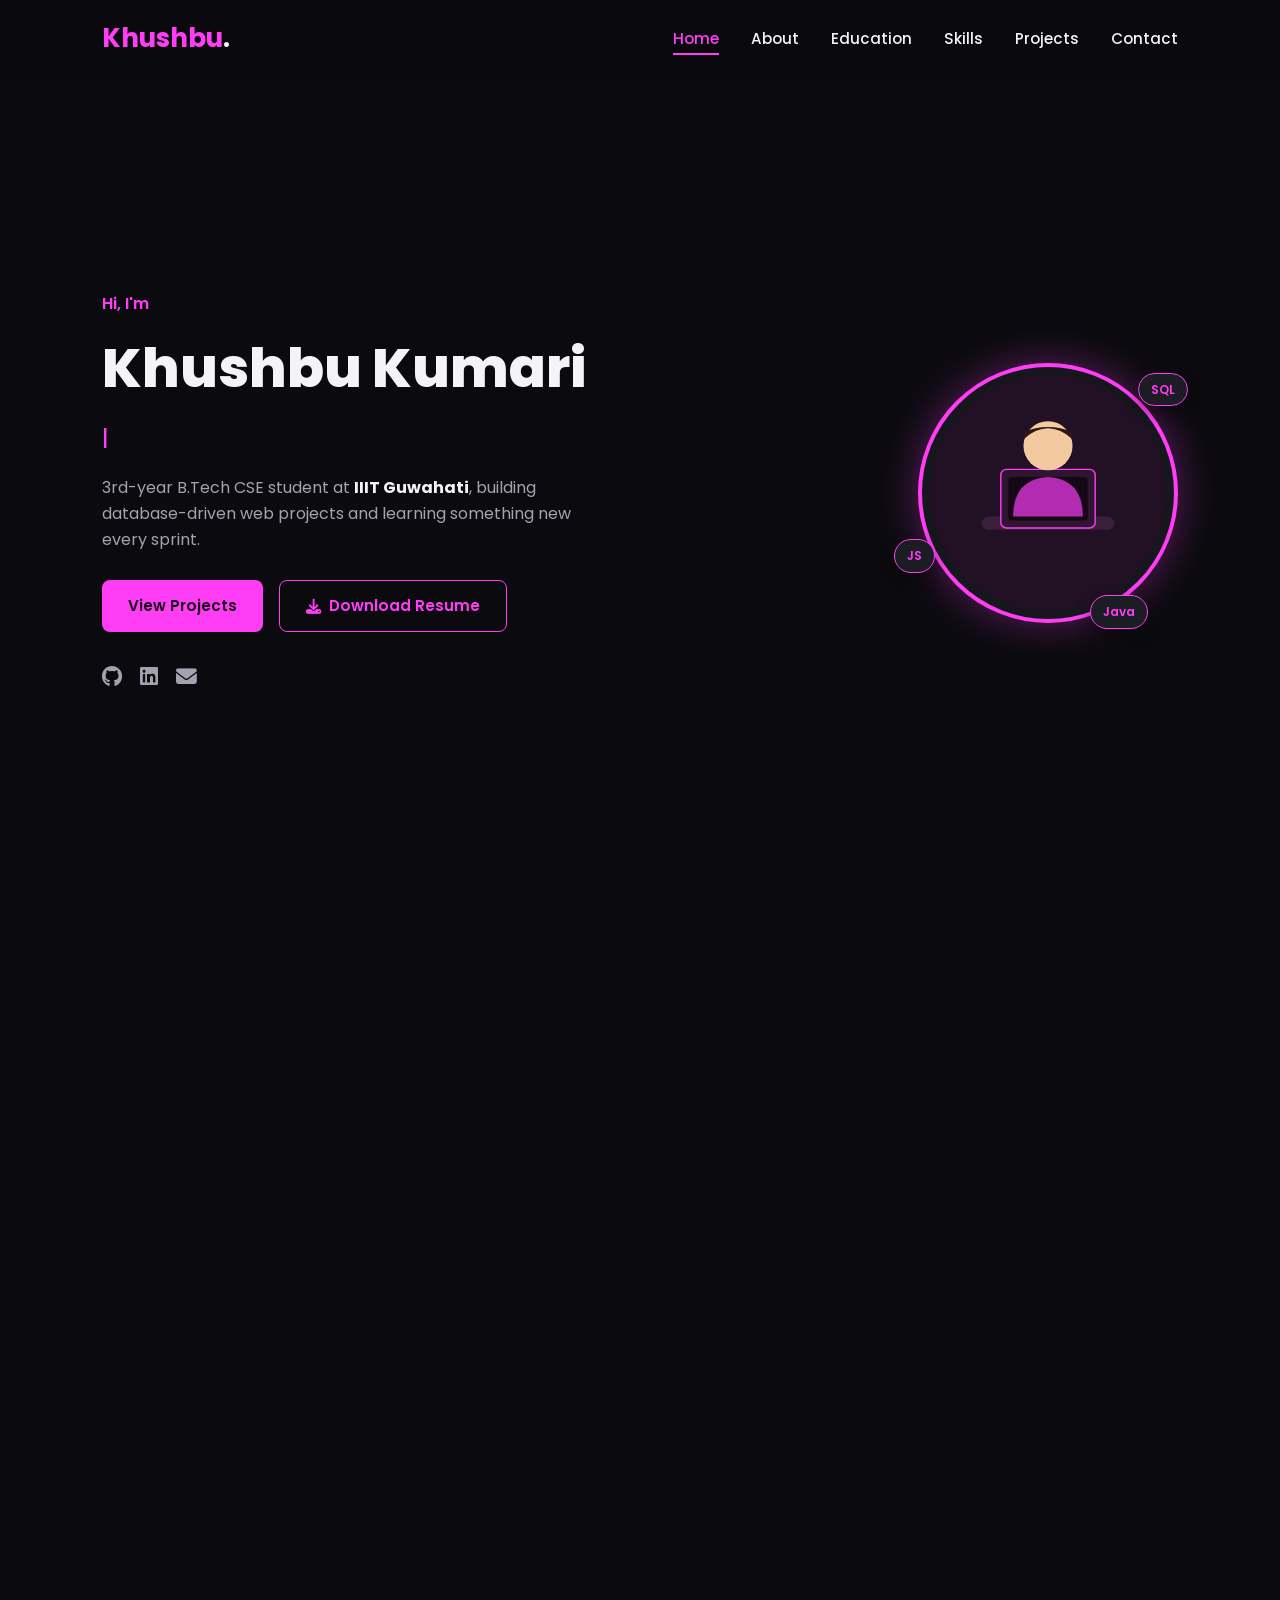
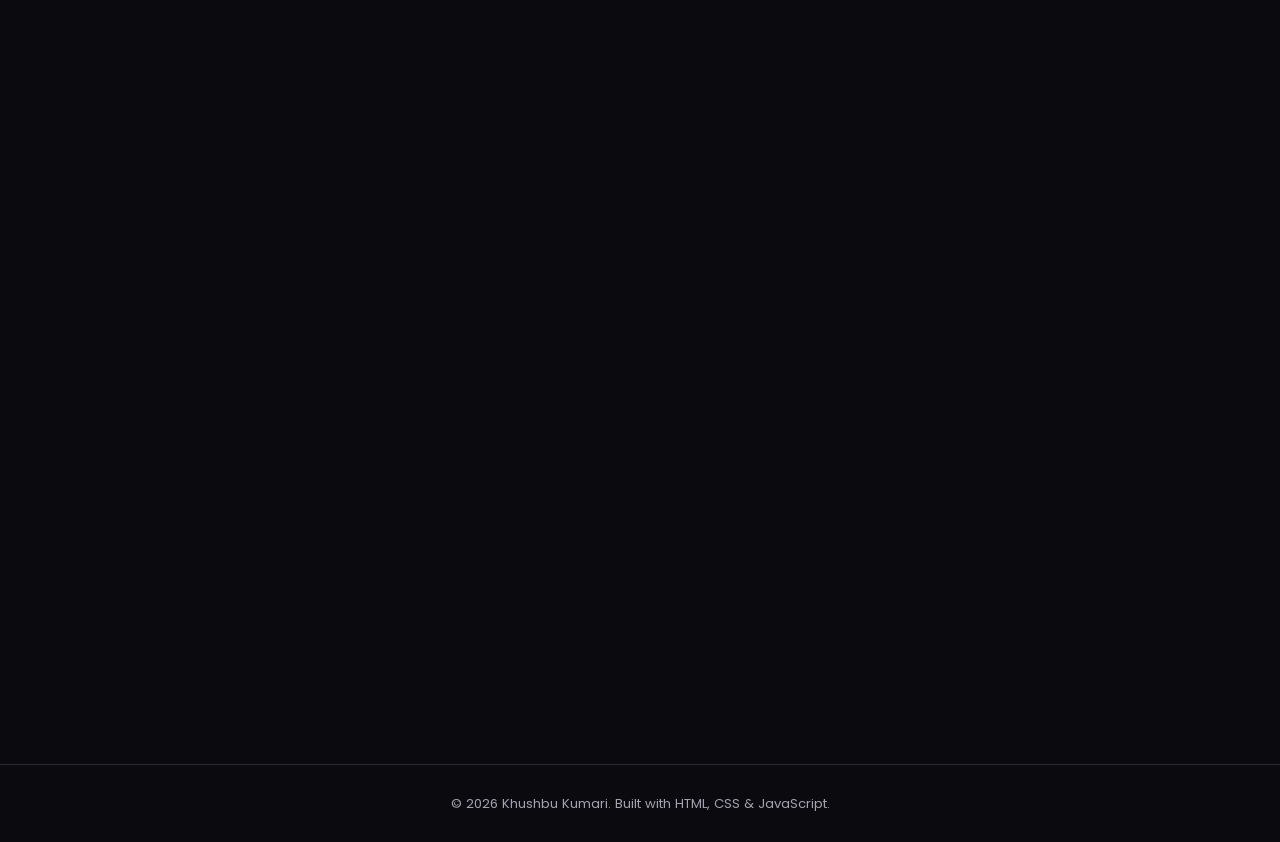
==== index3.html @ 9e292d76 "Initial commit" ====
<!DOCTYPE html>
<html lang="en">
<head>
<meta charset="UTF-8">
<meta name="viewport" content="width=device-width, initial-scale=1.0">
<title>Khushbu Kumari — Portfolio</title>
<link rel="preconnect" href="https://fonts.googleapis.com">
<link rel="preconnect" href="https://fonts.gstatic.com" crossorigin>
<link href="https://fonts.googleapis.com/css2?family=Poppins:wght@400;500;600;700;800&display=swap" rel="stylesheet">
<link rel="stylesheet" href="https://cdnjs.cloudflare.com/ajax/libs/font-awesome/6.5.1/css/all.min.css">
<link rel="stylesheet" href="style3.css">
</head>
<body>

<nav id="navbar">
  <div class="logo">Khushbu<span>.</span></div>
  <ul id="menu">
    <li><a href="#home" class="active">Home</a></li>
    <li><a href="#about">About</a></li>
    <li><a href="#education">Education</a></li>
    <li><a href="#skills">Skills</a></li>
    <li><a href="#projects">Projects</a></li>
    <li><a href="#contact">Contact</a></li>
  </ul>
  <button class="menu-btn" id="menuBtn" aria-label="Toggle menu" aria-expanded="false">
    <i class="fa fa-bars"></i>
  </button>
</nav>

<section id="home" class="hero">
  <div class="hero-text">
    <p class="hero-greet">Hi, I'm</p>
    <h1>Khushbu Kumari</h1>
    <h3 class="typewriter"><span id="typewriterText"></span><span class="cursor">|</span></h3>
    <p class="hero-desc">
      3rd-year B.Tech CSE student at <strong>IIIT Guwahati</strong>, building
      database-driven web projects and learning something new every sprint.
    </p>
    <div class="hero-btns">
      <a href="#projects" class="btn btn-fill">View Projects</a>
      <a href="resume.html" class="btn btn-outline"><i class="fas fa-download"></i> Download Resume</a>
    </div>
    <div class="hero-socials">
      <a href="https://github.com/khushbu-stack" target="_blank" rel="noopener" aria-label="GitHub"><i class="fab fa-github"></i></a>
      <a href="https://www.linkedin.com/in/khushbu-kumari-415380367?utm_source=share_via&utm_content=profile&utm_medium=member_android" target="_blank" rel="noopener" aria-label="LinkedIn"><i class="fab fa-linkedin"></i></a>
    <a href="https://mail.google.com/mail/?view=cm&fs=1&to=khu050707@gmail.com" target="_blank">
    <i class="fas fa-envelope"></i>
</a>
    </div>
  </div>

  <div class="circle-wrap">
    <div class="circle">
      <svg viewBox="0 0 250 250" class="avatar-svg" aria-label="Illustration of a developer working at a laptop">
        <circle cx="125" cy="125" r="125" class="avatar-bg"/>
        <rect x="55" y="150" width="140" height="14" rx="7" class="desk"/>
        <rect x="75" y="100" width="100" height="62" rx="6" class="laptop-base"/>
        <rect x="83" y="108" width="84" height="46" rx="3" class="laptop-screen"/>
        <text x="125" y="135" text-anchor="middle" class="laptop-code">&lt;/&gt;</text>
        <circle cx="125" cy="75" r="26" class="head"/>
        <path d="M99 68 Q125 45 151 68 L151 60 Q125 50 99 60 Z" class="hair"/>
        <path d="M88 150 Q88 110 125 108 Q162 110 162 150 Z" class="body-shape"/>
      </svg>
    </div>
    <span class="badge badge-1">SQL</span>
    <span class="badge badge-2">JS</span>
    <span class="badge badge-3">Java</span>
  </div>
</section>

<section id="about" class="reveal">
  <p class="eyebrow">About Me</p>
  <h2>A bit about who I am</h2>
  <div class="about-content">
    <p>
      I'm a Computer Science undergraduate at <strong>IIIT Guwahati</strong>
      (Class of 2028), and most of what I build starts with understanding the
      data first — how it's structured, how it flows, and how it should be
      reported back.
    </p>
    <p>
      I work comfortably across the stack: <strong>C, Java and Python</strong> for
      logic, <strong>SQL</strong> for data, and <strong>HTML5, CSS3 and JavaScript</strong>
      for the interface people actually use. Outside of code, I use Git/GitHub
      for version control, with VS Code and IntelliJ IDEA as my daily drivers.
    </p>
  </div>
  <div class="about-stats">
    <div class="stat-box"><span class="num">3rd</span><span>Year, B.Tech CSE</span></div>
    <div class="stat-box"><span class="num">5+</span><span>Languages &amp; Tools</span></div>
    <div class="stat-box"><span class="num">2</span><span>project Shipped</span></div>
  </div>
</section>

<section id="education" class="reveal">
  <p class="eyebrow">Background</p>
  <h2>Education</h2>

  <div class="edu-card">
    <i class="fas fa-graduation-cap edu-icon"></i>

    <div class="edu-content">
      <h3>Indian Institute of Information Technology Guwahati</h3>

      <p class="edu-meta">
        Bachelor of Technology in Computer Science and Engineering
      </p>

      <p class="edu-date">
        August 2024 – June 2028 | Guwahati, Assam
      </p>
    </div>
  </div>
</section>

<section id="skills" class="reveal">
  <p class="eyebrow">What I work with</p>
  <h2>Skills</h2>
  <div class="cards">
    <div class="card"><i class="fab fa-html5"></i><p>HTML5</p></div>
    <div class="card"><i class="fab fa-css3-alt"></i><p>CSS3</p></div>
    <div class="card"><i class="fab fa-js"></i><p>JavaScript</p></div>
    <div class="card"><i class="fab fa-java"></i><p>Java</p></div>
    <div class="card"><i class="fab fa-python"></i><p>Python</p></div>
    <div class="card"><i class="fas fa-c"></i><p>C</p></div>
    <div class="card"><i class="fas fa-database"></i><p>SQL</p></div>
    <div class="card"><i class="fab fa-linux"></i><p>Linux</p></div>
  </div>
  <div class="tools-row">
    <span class="tool-chip"><i class="fab fa-git-alt"></i> Git</span>
    <span class="tool-chip"><i class="fab fa-github"></i> GitHub</span>
    <span class="tool-chip"><i class="fas fa-code"></i> VS Code</span>
    <span class="tool-chip"><i class="fas fa-laptop-code"></i> IntelliJ IDEA</span>
  </div>
</section>

<section id="projects" class="reveal">
  <p class="eyebrow">My Work</p>
  <h2>Projects</h2>

  <div class="project-grid">
    <div class="project-card">
      <div class="project-top">
        <i class="fas fa-building-columns project-icon"></i>
        <span class="project-pill">Database Design</span>
      </div>
      <h3>Property Management System</h3>
      <p>
        A full system for managing property sales and rentals between clients
        and agents. Designed starting from an ER diagram, then built into a
        working website that fetches live data and generates sales/rental reports.
      </p>
      <div class="project-tags">
        <span>SQL</span><span>JavaScript</span><span>CSS</span><span>ER Modeling</span>
      </div>
       <!--  a href="#contact" class="project-link">
     <Live link coming soon <i class="fas fa-arrow-right"></i>
     --></a>
    </div>

    <div class="project-card">
      <div class="project-top">
        <i class="fas fa-laptop-code project-icon"></i>
        <span class="project-pill">Personal Project</span>
      </div>
      <h3>Personal Portfolio Website</h3>
      <p>
        Designed and developed a responsive personal portfolio showcasing
        academic achievements, projects, and skills. Implemented fluid
        multi-device layouts using CSS Flexbox, Grid, and media queries, with
        JavaScript-driven interactive components for cross-browser engagement.
      </p>
      <div class="project-tags">
        <span>HTML5</span><span>CSS3</span><span>JavaScript</span><span>Responsive Design</span>
      </div>
      <!-- <a href="#contact" class="project-link">Live link coming soon <i class="fas fa-arrow-right"></i></a> -->
    </div>
  </div>
</section>

<section id="contact" class="reveal">
  <p class="eyebrow">Get In Touch</p>
  <h2>Contact</h2>
  <p class="contact-sub">Open to internships, collaborations, and interesting problems involving data.</p>
  <div class="contact-grid">
    <a href="mailto:khu050707@gmail.com" class="contact-card">
      <i class="fas fa-envelope"></i>
      <div><span>Email</span><p>khu050707@gmail.com</p></div>
    </a>
    <a href="tel:+919216477378" class="contact-card">
      <i class="fas fa-phone"></i>
      <div><span>Phone</span><p>+91 9216477378</p></div>
    </a>
    <a href="https://github.com/khushbu-stack" target="_blank" rel="noopener" class="contact-card">
      <i class="fab fa-github"></i>
      <div><span>GitHub</span><p>github.com/khushbu-stack</p></div>
    </a>
  </div>
</section>

<footer>
  <p>&copy; 2026 Khushbu Kumari. Built with HTML, CSS &amp; JavaScript.</p>
</footer>

<script src="script2.js"></script>
</body>
</html>
---- style3.css ----
/* ===== Reset & base ===== */
* {
  margin: 0;
  padding: 0;
  box-sizing: border-box;
  scroll-behavior: smooth;
}

:root {
  --bg: #0b0b0f;
  --panel: #16161d;
  --panel-2: #1c1c25;
  --text: #f4f4f6;
  --muted: #a3a3b0;
  --pink: #ff3df5;
  --pink-dim: #b32bb0;
  --border: #2a2a35;
  --font: 'Poppins', Arial, sans-serif;
}

@media (prefers-reduced-motion: reduce) {
  *, *::before, *::after {
    animation-duration: 0.001ms !important;
    animation-iteration-count: 1 !important;
    transition-duration: 0.001ms !important;
    scroll-behavior: auto !important;
  }
}

body {
  background: var(--bg);
  color: var(--text);
  font-family: var(--font);
  line-height: 1.6;
  overflow-x: hidden;
}

a { text-decoration: none; color: var(--text); }
ul { list-style: none; }

:focus-visible {
  outline: 2px solid var(--pink);
  outline-offset: 3px;
  border-radius: 4px;
}

/* ===== Nav ===== */
nav {
  display: flex;
  justify-content: space-between;
  align-items: center;
  padding: 18px 8%;
  background: rgba(11,11,15,0.85);
  backdrop-filter: blur(10px);
  position: sticky;
  top: 0;
  z-index: 200;
  border-bottom: 1px solid transparent;
  transition: border-color 0.3s, background 0.3s;
}
nav.scrolled {
  border-bottom-color: var(--border);
  background: rgba(11,11,15,0.97);
}

.logo {
  color: var(--pink);
  font-size: 26px;
  font-weight: 700;
}
.logo span { color: var(--text); }

#menu {
  display: flex;
  gap: 32px;
  align-items: center;
}
#menu a {
  color: var(--text);
  font-size: 0.95rem;
  font-weight: 500;
  position: relative;
  padding: 4px 0;
  transition: color 0.2s;
}
#menu a::after {
  content: '';
  position: absolute;
  left: 0;
  bottom: -2px;
  width: 0;
  height: 2px;
  background: var(--pink);
  transition: width 0.25s ease;
}
#menu a:hover,
#menu a.active {
  color: var(--pink);
}
#menu a:hover::after,
#menu a.active::after {
  width: 100%;
}

.nav-resume-btn {
  border: 1.5px solid var(--pink);
  color: var(--pink) !important;
  padding: 8px 18px;
  border-radius: 20px;
  font-size: 0.85rem;
  font-weight: 600;
  display: inline-flex;
  align-items: center;
  gap: 6px;
  transition: background 0.2s, transform 0.2s;
}
.nav-resume-btn::after { display: none !important; }
.nav-resume-btn:hover {
  background: rgba(255,61,245,0.12);
  transform: translateY(-2px);
}

.menu-btn {
  display: none;
  background: none;
  border: 1px solid var(--border);
  border-radius: 8px;
  width: 40px;
  height: 40px;
  color: var(--text);
  font-size: 1.1rem;
  cursor: pointer;
}

/* ===== Hero ===== */
.hero {
  min-height: 92vh;
  display: flex;
  justify-content: space-between;
  align-items: center;
  gap: 40px;
  padding: 40px 8%;
  flex-wrap: wrap;
}

.hero-text { max-width: 560px; }

.hero-greet {
  color: var(--pink);
  font-weight: 600;
  margin-bottom: 8px;
  opacity: 0;
  animation: fadeUp 0.6s ease-out 0.1s forwards;
}

.hero h1 {
  font-size: clamp(2.4rem, 5vw, 3.4rem);
  font-weight: 800;
  margin-bottom: 10px;
  opacity: 0;
  animation: fadeUp 0.6s ease-out 0.22s forwards;
}

.typewriter {
  font-size: 1.3rem;
  font-weight: 500;
  color: var(--muted);
  margin-bottom: 20px;
  min-height: 1.8rem;
  opacity: 0;
  animation: fadeUp 0.6s ease-out 0.34s forwards;
}
.cursor {
  color: var(--pink);
  animation: blink 1s step-end infinite;
}
@keyframes blink { 50% { opacity: 0; } }

.hero-desc {
  color: var(--muted);
  margin-bottom: 28px;
  max-width: 480px;
  opacity: 0;
  animation: fadeUp 0.6s ease-out 0.46s forwards;
}
.hero-desc strong { color: var(--text); }

.hero-btns {
  display: flex;
  gap: 16px;
  margin-bottom: 28px;
  flex-wrap: wrap;
  opacity: 0;
  animation: fadeUp 0.6s ease-out 0.56s forwards;
}

.btn {
  padding: 13px 26px;
  border-radius: 8px;
  font-weight: 600;
  font-size: 0.95rem;
  transition: transform 0.2s, box-shadow 0.2s, background 0.2s;
  display: inline-flex;
  align-items: center;
  gap: 8px;
}
.btn-fill {
  background: var(--pink);
  color: #1a0019;
}
.btn-fill:hover {
  transform: translateY(-3px);
  box-shadow: 0 10px 28px rgba(255,61,245,0.35);
}
.btn-outline {
  border: 1.5px solid var(--pink);
  color: var(--pink);
}
.btn-outline:hover {
  background: rgba(255,61,245,0.1);
  transform: translateY(-3px);
}
.btn-resume {
  border: 1.5px solid var(--muted);
  color: var(--text);
}
.btn-resume:hover {
  border-color: var(--pink);
  color: var(--pink);
  transform: translateY(-3px);
}

.hero-socials {
  display: flex;
  gap: 18px;
  font-size: 1.3rem;
  opacity: 0;
  animation: fadeUp 0.6s ease-out 0.66s forwards;
}
.hero-socials a {
  color: var(--muted);
  transition: color 0.2s, transform 0.2s;
}
.hero-socials a:hover {
  color: var(--pink);
  transform: translateY(-3px);
}

@keyframes fadeUp {
  from { opacity: 0; transform: translateY(16px); }
  to { opacity: 1; transform: translateY(0); }
}

/* ===== Avatar circle ===== */
.circle-wrap {
  position: relative;
  flex: 0 0 auto;
  opacity: 0;
  animation: fadeUp 0.7s ease-out 0.3s forwards, floatY 5s ease-in-out 1s infinite;
}
@keyframes floatY {
  0%, 100% { transform: translateY(0); }
  50% { transform: translateY(-12px); }
}

.circle {
  width: 260px;
  height: 260px;
  border-radius: 50%;
  border: 4px solid var(--pink);
  box-shadow: 0 0 40px rgba(255,61,245,0.35);
  padding: 8px;
  background: var(--panel);
}

.avatar-svg { width: 100%; height: 100%; }
.avatar-bg { fill: #221024; }
.desk { fill: #3a1f3d; }
.laptop-base { fill: #2e1530; stroke: var(--pink); stroke-width: 1.5; }
.laptop-screen { fill: #150816; }
.laptop-code {
  fill: var(--pink);
  font-family: 'Courier New', monospace;
  font-size: 18px;
  font-weight: bold;
}
.head { fill: #f2c9a0; }
.hair { fill: #2b1810; }
.body-shape { fill: var(--pink-dim); }

.badge {
  position: absolute;
  background: var(--panel-2);
  border: 1px solid var(--pink);
  color: var(--pink);
  font-size: 0.75rem;
  font-weight: 600;
  padding: 6px 12px;
  border-radius: 20px;
  box-shadow: 0 6px 16px rgba(0,0,0,0.4);
  animation: floatY 4s ease-in-out infinite;
}
.badge-1 { top: 10px; right: -10px; animation-delay: 0.2s; }
.badge-2 { bottom: 50px; left: -24px; animation-delay: 0.6s; }
.badge-3 { bottom: -6px; right: 30px; animation-delay: 1s; }

/* ===== Sections (shared) ===== */
section {
  padding: 100px 8%;
}

.eyebrow {
  color: var(--pink);
  font-weight: 600;
  font-size: 0.85rem;
  text-transform: uppercase;
  letter-spacing: 0.08em;
  margin-bottom: 10px;
}

section h2 {
  font-size: clamp(1.8rem, 4vw, 2.4rem);
  font-weight: 700;
  margin-bottom: 36px;
}

/* scroll reveal */
.reveal {
  opacity: 0;
  transform: translateY(30px);
  transition: opacity 0.7s ease-out, transform 0.7s ease-out;
}
.reveal.in-view {
  opacity: 1;
  transform: translateY(0);
}

/* ===== About ===== */
.about-content {
  max-width: 720px;
  margin-bottom: 40px;
}
.about-content p {
  color: var(--muted);
  margin-bottom: 16px;
}
.about-content strong { color: var(--text); }

.about-stats {
  display: grid;
  grid-template-columns: repeat(3, 1fr);
  gap: 20px;
  max-width: 640px;
}
.stat-box {
  background: var(--panel);
  border: 1px solid var(--border);
  border-radius: 12px;
  padding: 22px;
  text-align: center;
  transition: border-color 0.25s, transform 0.25s;
}
.stat-box:hover {
  border-color: var(--pink);
  transform: translateY(-4px);
}
.stat-box .num {
  display: block;
  font-size: 1.7rem;
  font-weight: 800;
  color: var(--pink);
  margin-bottom: 4px;
}
.stat-box span:last-child {
  font-size: 0.8rem;
  color: var(--muted);
}

/* ===== Education ===== */
.edu-card {
  background: var(--panel);
  border: 1px solid var(--border);
  border-radius: 16px;
  padding: 32px;
  max-width: 760px;
  display: flex;
  gap: 22px;
  align-items: flex-start;
  transition: border-color 0.25s, transform 0.25s;
}
.edu-card:hover {
  border-color: var(--pink);
  transform: translateY(-4px);
}
.edu-icon {
  font-size: 1.8rem;
  color: var(--pink);
  flex: 0 0 auto;
  margin-top: 4px;
}
.edu-card h3 {
  font-size: 1.15rem;
  margin-bottom: 4px;
}
.edu-meta {
  color: var(--muted);
  font-size: 0.88rem;
  margin-bottom: 14px;
}
.edu-meta span {
  color: var(--pink);
}
.edu-course-label {
  font-size: 0.78rem;
  text-transform: uppercase;
  letter-spacing: 0.05em;
  color: var(--muted);
  margin-bottom: 8px;
}
.edu-courses {
  display: flex;
  flex-wrap: wrap;
  gap: 8px;
}
.edu-courses span {
  font-size: 0.75rem;
  color: var(--muted);
  border: 1px solid var(--border);
  border-radius: 6px;
  padding: 4px 10px;
}

/* ===== Skills ===== */
.cards {
  display: grid;
  grid-template-columns: repeat(auto-fit, minmax(120px, 1fr));
  gap: 20px;
  margin-bottom: 28px;
}
.card {
  background: var(--panel);
  padding: 26px 16px;
  text-align: center;
  border-radius: 14px;
  border: 1px solid var(--border);
  transition: transform 0.25s, border-color 0.25s, box-shadow 0.25s;
}
.card:hover {
  transform: translateY(-6px);
  border-color: var(--pink);
  box-shadow: 0 12px 28px rgba(255,61,245,0.18);
}
.card i {
  font-size: 38px;
  color: var(--pink);
  margin-bottom: 10px;
  display: block;
}
.card p {
  font-size: 0.9rem;
  font-weight: 500;
}

.tools-row {
  display: flex;
  gap: 12px;
  flex-wrap: wrap;
}
.tool-chip {
  background: var(--panel-2);
  border: 1px solid var(--border);
  border-radius: 20px;
  padding: 8px 16px;
  font-size: 0.85rem;
  color: var(--muted);
  display: inline-flex;
  align-items: center;
  gap: 8px;
  transition: border-color 0.2s, color 0.2s;
}
.tool-chip:hover {
  border-color: var(--pink);
  color: var(--pink);
}

/* ===== Projects ===== */
.project-grid {
  display: grid;
  grid-template-columns: repeat(2, 1fr);
  gap: 28px;
}
.project-card {
  background: var(--panel);
  border: 1px solid var(--border);
  border-radius: 16px;
  padding: 32px;
  transition: transform 0.25s, border-color 0.25s, box-shadow 0.25s;
}
.project-card:hover {
  transform: translateY(-6px);
  border-color: var(--pink);
  box-shadow: 0 16px 36px rgba(255,61,245,0.15);
}
.project-top {
  display: flex;
  justify-content: space-between;
  align-items: center;
  margin-bottom: 18px;
}
.project-icon {
  font-size: 1.8rem;
  color: var(--pink);
}
.project-pill {
  font-size: 0.72rem;
  font-weight: 600;
  color: var(--pink);
  border: 1px solid var(--pink-dim);
  border-radius: 20px;
  padding: 5px 12px;
}
.project-card h3 {
  font-size: 1.3rem;
  margin-bottom: 12px;
}
.project-card p {
  color: var(--muted);
  margin-bottom: 20px;
  font-size: 0.95rem;
}
.project-tags {
  display: flex;
  gap: 8px;
  flex-wrap: wrap;
  margin-bottom: 22px;
}
.project-tags span {
  font-size: 0.75rem;
  color: var(--muted);
  border: 1px solid var(--border);
  border-radius: 6px;
  padding: 4px 10px;
}
.project-link {
  font-size: 0.85rem;
  font-weight: 600;
  color: var(--pink);
  display: inline-flex;
  align-items: center;
  gap: 8px;
  transition: gap 0.2s;
}
.project-link:hover { gap: 12px; }

/* ===== Certifications ===== */
.cert-list {
  display: flex;
  flex-direction: column;
  gap: 18px;
  max-width: 760px;
}
.cert-item {
  background: var(--panel);
  border: 1px solid var(--border);
  border-radius: 14px;
  padding: 22px 26px;
  display: flex;
  gap: 18px;
  align-items: flex-start;
  transition: border-color 0.25s, transform 0.25s;
}
.cert-item:hover {
  border-color: var(--pink);
  transform: translateY(-3px);
}
.cert-icon {
  font-size: 1.4rem;
  color: var(--pink);
  margin-top: 3px;
  flex: 0 0 auto;
}
.cert-item h3 {
  font-size: 1.02rem;
  margin-bottom: 4px;
}
.cert-item h3 .cert-year {
  color: var(--pink);
  font-weight: 600;
  font-size: 0.82rem;
  margin-left: 8px;
}
.cert-item p {
  color: var(--muted);
  font-size: 0.9rem;
}

/* ===== Extra-curricular ===== */
.activity-card {
  background: var(--panel);
  border: 1px solid var(--border);
  border-radius: 16px;
  padding: 30px;
  max-width: 760px;
  transition: border-color 0.25s, transform 0.25s;
}
.activity-card:hover {
  border-color: var(--pink);
  transform: translateY(-4px);
}
.activity-card h3 {
  font-size: 1.1rem;
  margin-bottom: 4px;
}
.activity-meta {
  color: var(--muted);
  font-size: 0.85rem;
  margin-bottom: 14px;
}
.activity-meta span { color: var(--pink); }
.activity-card ul {
  display: flex;
  flex-direction: column;
  gap: 8px;
}
.activity-card li {
  color: var(--muted);
  font-size: 0.93rem;
  position: relative;
  padding-left: 18px;
}
.activity-card li::before {
  content: '';
  position: absolute;
  left: 0;
  top: 9px;
  width: 6px;
  height: 6px;
  border-radius: 50%;
  background: var(--pink);
}

/* ===== Contact ===== */
.contact-sub {
  color: var(--muted);
  margin-bottom: 36px;
  max-width: 480px;
}
.contact-grid {
  display: grid;
  grid-template-columns: repeat(3, 1fr);
  gap: 20px;
}
.contact-card {
  background: var(--panel);
  border: 1px solid var(--border);
  border-radius: 14px;
  padding: 24px;
  display: flex;
  align-items: center;
  gap: 16px;
  transition: transform 0.25s, border-color 0.25s;
}
.contact-card:hover {
  transform: translateY(-4px);
  border-color: var(--pink);
}
.contact-card i {
  font-size: 1.6rem;
  color: var(--pink);
}
.contact-card span {
  font-size: 0.72rem;
  color: var(--muted);
  text-transform: uppercase;
  letter-spacing: 0.05em;
  display: block;
  margin-bottom: 4px;
}
.contact-card p {
  font-size: 0.92rem;
  word-break: break-word;
}

.contact-resume {
  margin-top: 28px;
  text-align: center;
}

/* ===== Footer ===== */
footer {
  text-align: center;
  padding: 28px;
  color: var(--muted);
  font-size: 0.82rem;
  border-top: 1px solid var(--border);
}

/* ===== Responsive ===== */
@media (max-width: 860px) {
  .project-grid { grid-template-columns: 1fr; }
  .contact-grid { grid-template-columns: 1fr; }
  .about-stats { grid-template-columns: 1fr; }
  .hero { padding-top: 30px; }
  .edu-card { flex-direction: column; }
}

@media (max-width: 768px) {
  #menu {
    display: none;
    flex-direction: column;
    gap: 0;
    position: absolute;
    top: 100%;
    left: 0;
    right: 0;
    background: var(--panel);
    border-bottom: 1px solid var(--border);
    padding: 8px;
  }
  #menu.show { display: flex; }
  #menu li { width: 100%; }
  #menu a {
    display: block;
    padding: 14px 16px;
    border-radius: 8px;
  }
  #menu a:hover { background: var(--panel-2); }
  #menu a::after { display: none; }
  .nav-resume-btn {
    margin: 8px 16px 4px;
    justify-content: center;
  }

  .menu-btn { display: block; }

  .hero { flex-direction: column; text-align: center; padding-top: 50px; }
  .hero-text { max-width: 100%; }
  .hero-btns, .hero-socials { justify-content: center; }
  .hero-desc { margin-left: auto; margin-right: auto; }
  .circle { width: 200px; height: 200px; }
  .cert-item { flex-direction: column; }
}
.edu-card{
    max-width:800px;
    background:#16161d;
    border:2px solid #2a2a35;
    border-radius:18px;
    padding:30px;
    display:flex;
    align-items:center;
    gap:25px;
    transition:all .35s ease;
    cursor:pointer;
    box-shadow:0 8px 20px rgba(0,0,0,.3);
}

.edu-card:hover{
    transform:translateY(-8px);
    border-color:#ff3df5;
    box-shadow:0 18px 40px rgba(255,61,245,.30);
}

.edu-icon{
    font-size:50px;
    color:#ff3df5;
    transition:.3s;
}

.edu-card:hover .edu-icon{
    transform:rotate(-10deg) scale(1.15);
}

.edu-content h3{
    font-size:24px;
    margin-bottom:8px;
    transition:.3s;
}

.edu-card:hover h3{
    color:#ff3df5;
}

.edu-meta{
    color:#d6d6d6;
    font-size:18px;
    margin-bottom:8px;
}

.edu-date{
    color:#a3a3b0;
    font-size:15px;
}

@media (max-width: 480px) {
  nav { padding: 16px 6%; }
  section { padding: 70px 6%; }
  .hero { padding: 50px 6% 40px; }
  .hero-btns { flex-direction: column; width: 100%; }
  .btn { justify-content: center; width: 100%; }
  .cards { grid-template-columns: repeat(2, 1fr); }
}
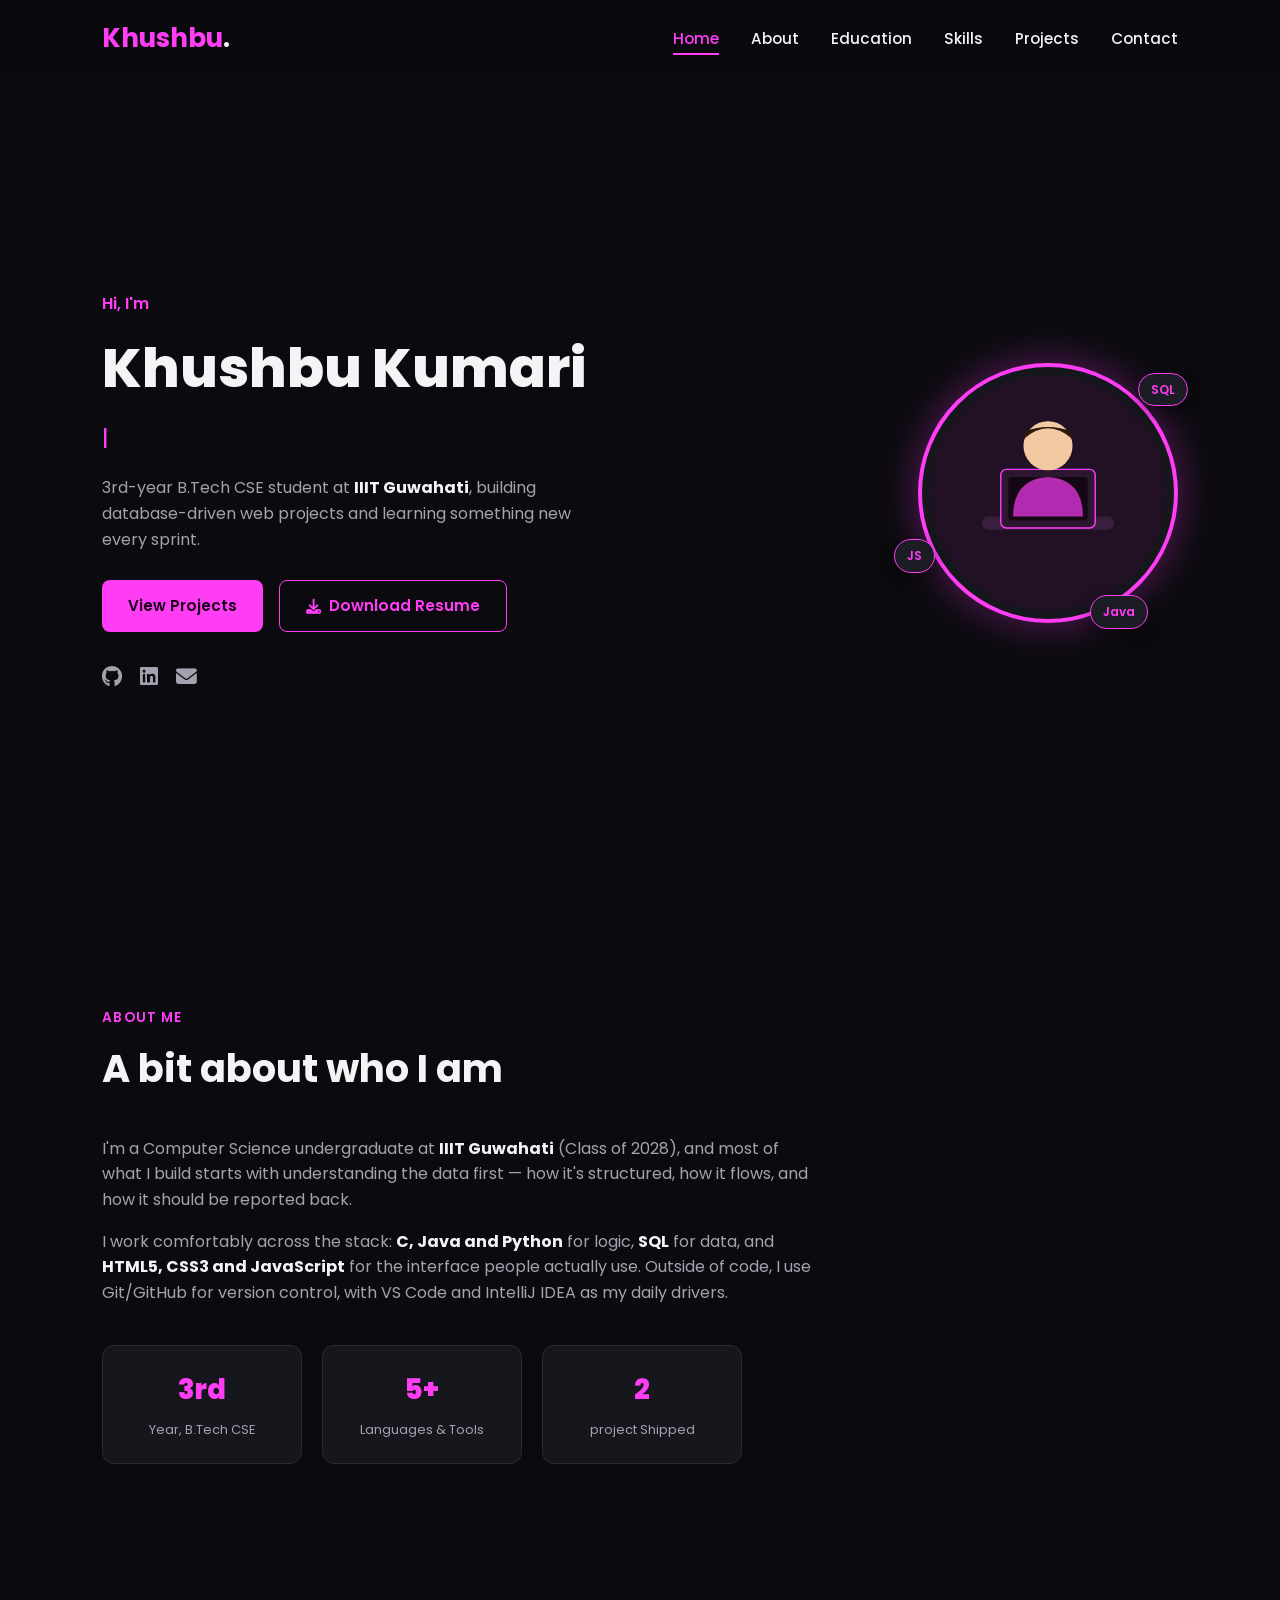
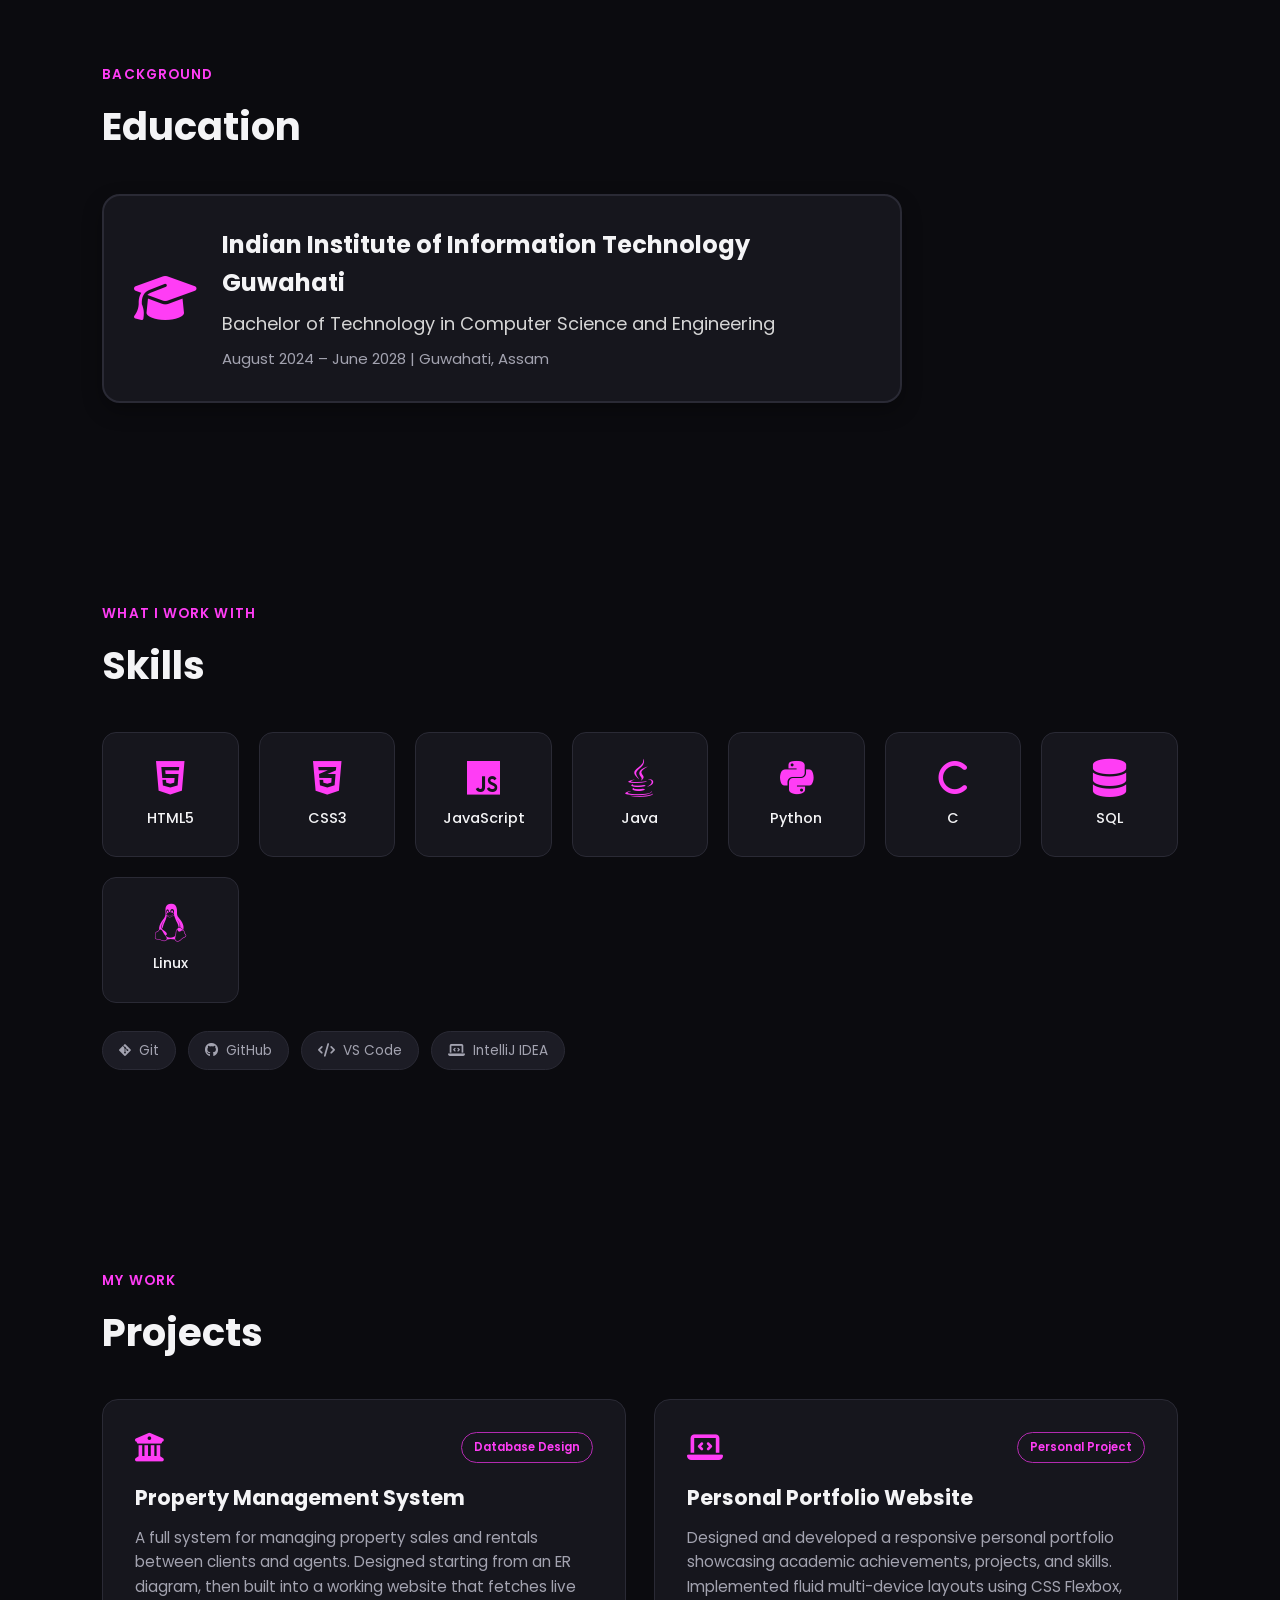
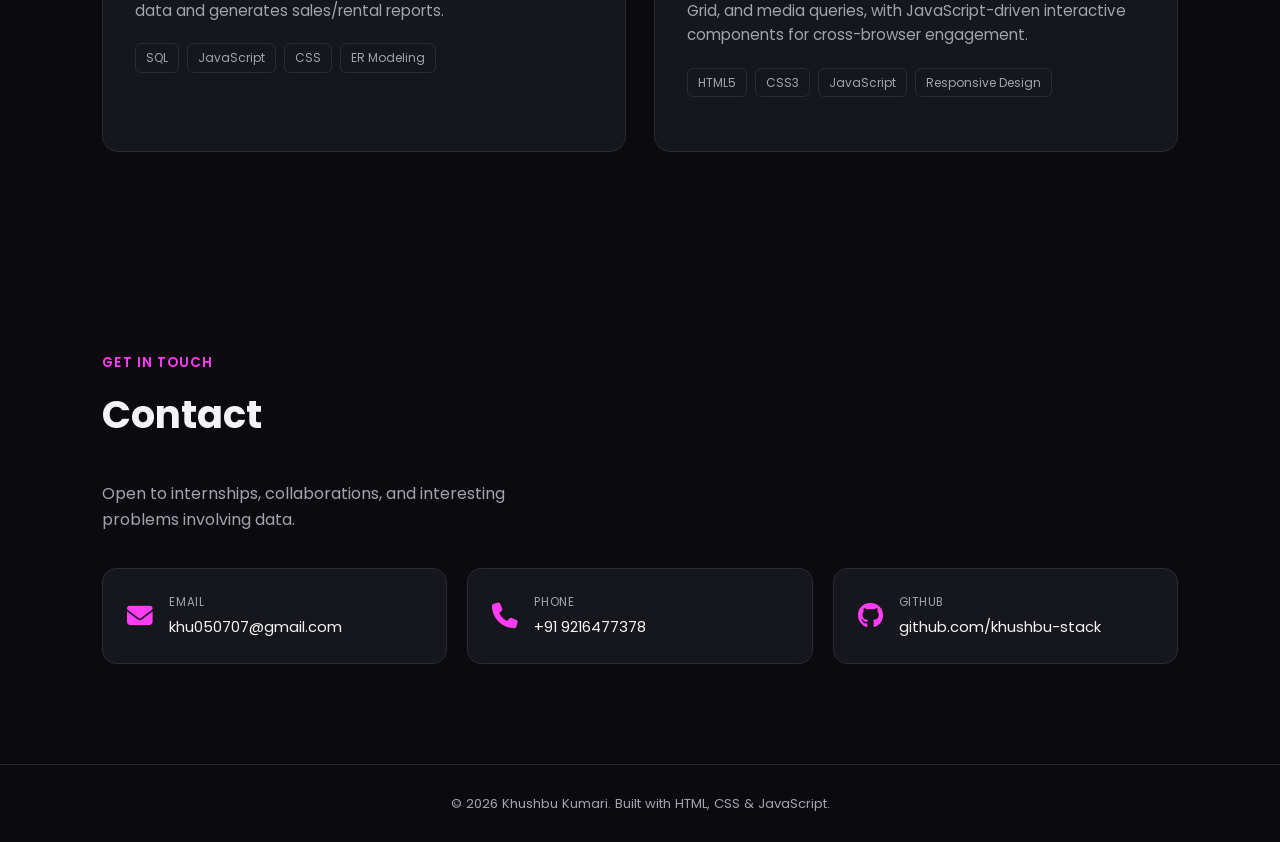
==== commit 19216e21: "updated" ====
--- a/index3.html
+++ b/index3.html
@@ -38,7 +38,7 @@
     </p>
     <div class="hero-btns">
       <a href="#projects" class="btn btn-fill">View Projects</a>
-      <a href="resume.html" class="btn btn-outline"><i class="fas fa-download"></i> Download Resume</a>
+      <a href="resume3.html" class="btn btn-outline"><i class="fas fa-download"></i> Download Resume</a>
     </div>
     <div class="hero-socials">
       <a href="https://github.com/khushbu-stack" target="_blank" rel="noopener" aria-label="GitHub"><i class="fab fa-github"></i></a>
--- a/style3.css
+++ b/style3.css
@@ -324,11 +324,17 @@
   margin-bottom: 36px;
 }
 
-/* scroll reveal */
+/* ===== Scroll reveal =====
+   Sections are VISIBLE by default. JS adds "pre-reveal" (which hides
+   them) only after it has successfully loaded, then swaps to "in-view"
+   once each section scrolls into frame. If script2.js ever fails to
+   load, sections simply stay visible instead of being stuck blank. */
 .reveal {
+  transition: opacity 0.7s ease-out, transform 0.7s ease-out;
+}
+.reveal.pre-reveal {
   opacity: 0;
   transform: translateY(30px);
-  transition: opacity 0.7s ease-out, transform 0.7s ease-out;
 }
 .reveal.in-view {
   opacity: 1;
@@ -378,37 +384,51 @@
 
 /* ===== Education ===== */
 .edu-card {
+  max-width: 800px;
   background: var(--panel);
-  border: 1px solid var(--border);
-  border-radius: 16px;
-  padding: 32px;
-  max-width: 760px;
-  display: flex;
-  gap: 22px;
-  align-items: flex-start;
-  transition: border-color 0.25s, transform 0.25s;
+  border: 2px solid var(--border);
+  border-radius: 18px;
+  padding: 30px;
+  display: flex;
+  align-items: center;
+  gap: 25px;
+  transition: all 0.35s ease;
+  cursor: pointer;
+  box-shadow: 0 8px 20px rgba(0,0,0,0.3);
 }
 .edu-card:hover {
-  border-color: var(--pink);
-  transform: translateY(-4px);
+  transform: translateY(-8px);
+  border-color: var(--pink);
+  box-shadow: 0 18px 40px rgba(255,61,245,0.30);
 }
 .edu-icon {
-  font-size: 1.8rem;
+  font-size: 50px;
   color: var(--pink);
   flex: 0 0 auto;
-  margin-top: 4px;
-}
-.edu-card h3 {
-  font-size: 1.15rem;
-  margin-bottom: 4px;
+  transition: 0.3s;
+}
+.edu-card:hover .edu-icon {
+  transform: rotate(-10deg) scale(1.15);
+}
+.edu-content h3 {
+  font-size: 24px;
+  margin-bottom: 8px;
+  transition: 0.3s;
+}
+.edu-card:hover h3 {
+  color: var(--pink);
 }
 .edu-meta {
-  color: var(--muted);
-  font-size: 0.88rem;
-  margin-bottom: 14px;
+  color: #d6d6d6;
+  font-size: 18px;
+  margin-bottom: 8px;
 }
 .edu-meta span {
   color: var(--pink);
+}
+.edu-date {
+  color: var(--muted);
+  font-size: 15px;
 }
 .edu-course-label {
   font-size: 0.78rem;
@@ -740,56 +760,6 @@
   .circle { width: 200px; height: 200px; }
   .cert-item { flex-direction: column; }
 }
-.edu-card{
-    max-width:800px;
-    background:#16161d;
-    border:2px solid #2a2a35;
-    border-radius:18px;
-    padding:30px;
-    display:flex;
-    align-items:center;
-    gap:25px;
-    transition:all .35s ease;
-    cursor:pointer;
-    box-shadow:0 8px 20px rgba(0,0,0,.3);
-}
-
-.edu-card:hover{
-    transform:translateY(-8px);
-    border-color:#ff3df5;
-    box-shadow:0 18px 40px rgba(255,61,245,.30);
-}
-
-.edu-icon{
-    font-size:50px;
-    color:#ff3df5;
-    transition:.3s;
-}
-
-.edu-card:hover .edu-icon{
-    transform:rotate(-10deg) scale(1.15);
-}
-
-.edu-content h3{
-    font-size:24px;
-    margin-bottom:8px;
-    transition:.3s;
-}
-
-.edu-card:hover h3{
-    color:#ff3df5;
-}
-
-.edu-meta{
-    color:#d6d6d6;
-    font-size:18px;
-    margin-bottom:8px;
-}
-
-.edu-date{
-    color:#a3a3b0;
-    font-size:15px;
-}
 
 @media (max-width: 480px) {
   nav { padding: 16px 6%; }
